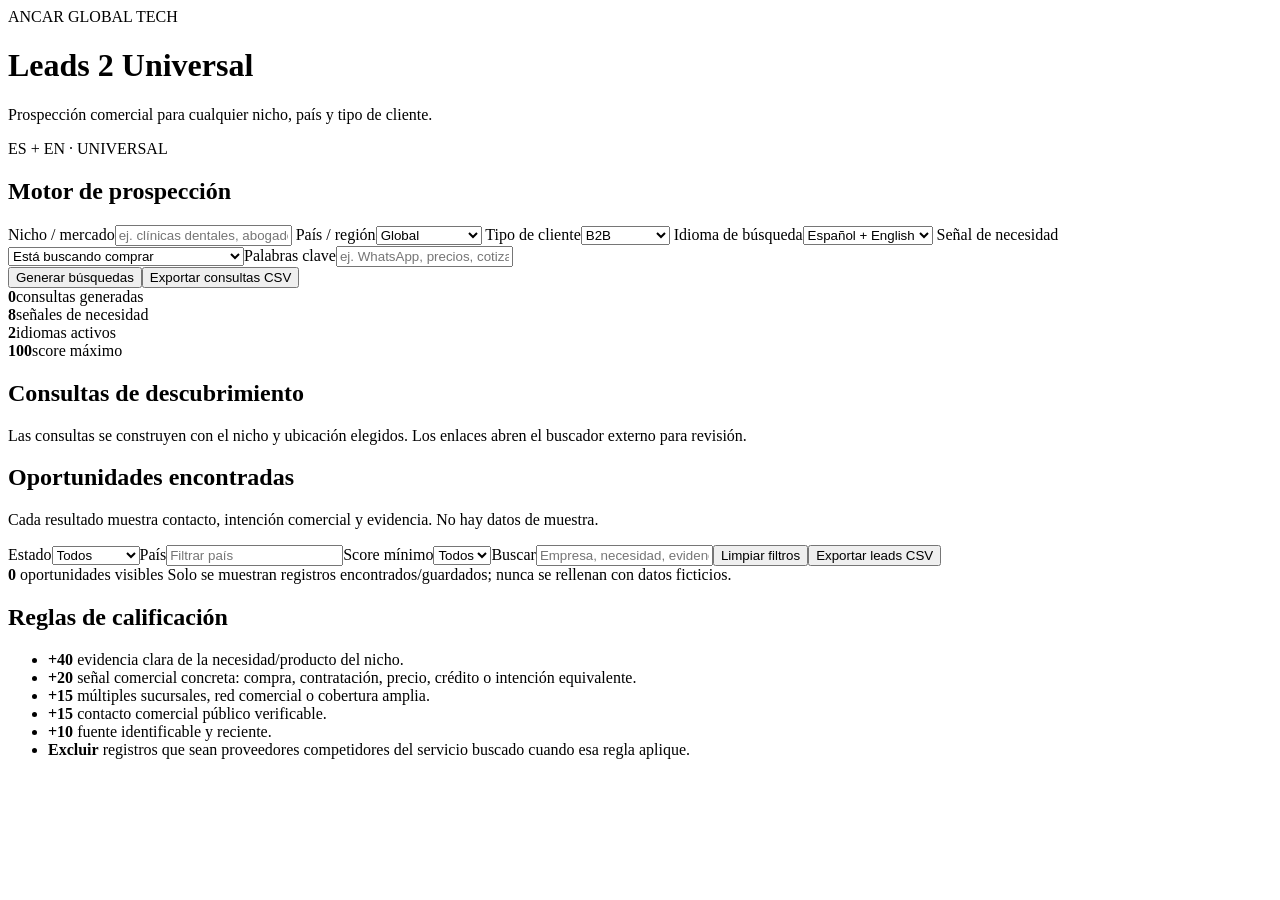
==== leads2.html @ 392b4dc1 "Crear página pública Leads 2 con assets correctos" ====
<!doctype html>
<html lang="es">
<head><meta charset="utf-8"><meta name="viewport" content="width=device-width,initial-scale=1"><title>AnCar Sales Automation — Leads 2</title><link rel="stylesheet" href="leads2.css"></head>
<body>
<header class="topbar"><div><span class="eyebrow">ANCAR GLOBAL TECH</span><h1>Leads 2 Universal</h1><p>Prospección comercial para cualquier nicho, país y tipo de cliente.</p></div><div class="badge">ES + EN · UNIVERSAL</div></header>
<main class="container">
<section class="panel"><h2>Motor de prospección</h2><div class="grid">
<label>Nicho / mercado<input id="niche" placeholder="ej. clínicas dentales, abogados, gimnasios, inmobiliarias"></label>
<label>País / región<select id="country"><option value="global">Global</option><option value="latin_america">Latinoamérica</option><option value="north_america">Norteamérica</option><option value="europe">Europa</option><option value="africa">África</option><option value="asia">Asia</option><option value="middle_east">Medio Oriente</option><option value="oceania">Oceanía</option></select></label>
<label>Tipo de cliente<select id="segment"><option value="b2b">B2B</option><option value="b2c">B2C</option><option value="both">B2B + B2C</option></select></label>
<label>Idioma de búsqueda<select id="language"><option value="both">Español + English</option><option value="es">Español</option><option value="en">English</option></select></label>
<label>Señal de necesidad<select id="signal"><option value="buy">Está buscando comprar</option><option value="quote">Está buscando precio / cotización</option><option value="finance">Está buscando financiación / crédito</option><option value="service">Está buscando un servicio</option><option value="hire">Está buscando contratar</option><option value="information">Está solicitando información</option><option value="compare">Está comparando proveedores</option><option value="custom">Otra señal</option></select></label><label>Palabras clave<input id="extra" placeholder="ej. WhatsApp, precios, cotización, franquicia"></label>
</div><div class="actions"><button id="build">Generar búsquedas</button><button id="export" class="secondary">Exportar consultas CSV</button></div></section>
<section class="stats"><div><strong id="queryCount">0</strong><span>consultas generadas</span></div><div><strong>8</strong><span>señales de necesidad</span></div><div><strong>2</strong><span>idiomas activos</span></div><div><strong>100</strong><span>score máximo</span></div></section>
<section class="panel"><div class="section-head"><div><h2>Consultas de descubrimiento</h2><p>Las consultas se construyen con el nicho y ubicación elegidos. Los enlaces abren el buscador externo para revisión.</p></div></div><div id="queries" class="query-list"></div></section>
<section class="panel"><div class="section-head"><div><h2>Oportunidades encontradas</h2><p>Cada resultado muestra contacto, intención comercial y evidencia. No hay datos de muestra.</p></div><div class="lead-controls"><label for="leadFilter">Estado<select id="leadFilter"><option value="all">Todos</option><option value="verified">Verificados</option><option value="new">Nuevos</option></select></label><label for="leadCountry">País<input id="leadCountry" placeholder="Filtrar país"></label><label for="leadScore">Score mínimo<select id="leadScore"><option value="0">Todos</option><option value="70">70+</option><option value="80">80+</option><option value="90">90+</option></select></label><label for="leadSearch">Buscar<input id="leadSearch" placeholder="Empresa, necesidad, evidencia o contacto"></label><button id="clearLeadFilters" type="button" class="secondary">Limpiar filtros</button><button id="exportLeads" class="secondary">Exportar leads CSV</button></div></div><div class="lead-summary"><strong id="leadCount">0</strong> oportunidades visibles <span class="hint">Solo se muestran registros encontrados/guardados; nunca se rellenan con datos ficticios.</span></div><div id="seedLeads" class="lead-list"></div></section>
<section class="panel rules"><h2>Reglas de calificación</h2><ul><li><b>+40</b> evidencia clara de la necesidad/producto del nicho.</li><li><b>+20</b> señal comercial concreta: compra, contratación, precio, crédito o intención equivalente.</li><li><b>+15</b> múltiples sucursales, red comercial o cobertura amplia.</li><li><b>+15</b> contacto comercial público verificable.</li><li><b>+10</b> fuente identificable y reciente.</li><li><b>Excluir</b> registros que sean proveedores competidores del servicio buscado cuando esa regla aplique.</li></ul></section>
</main><script src="leads2.js"></script></body></html>
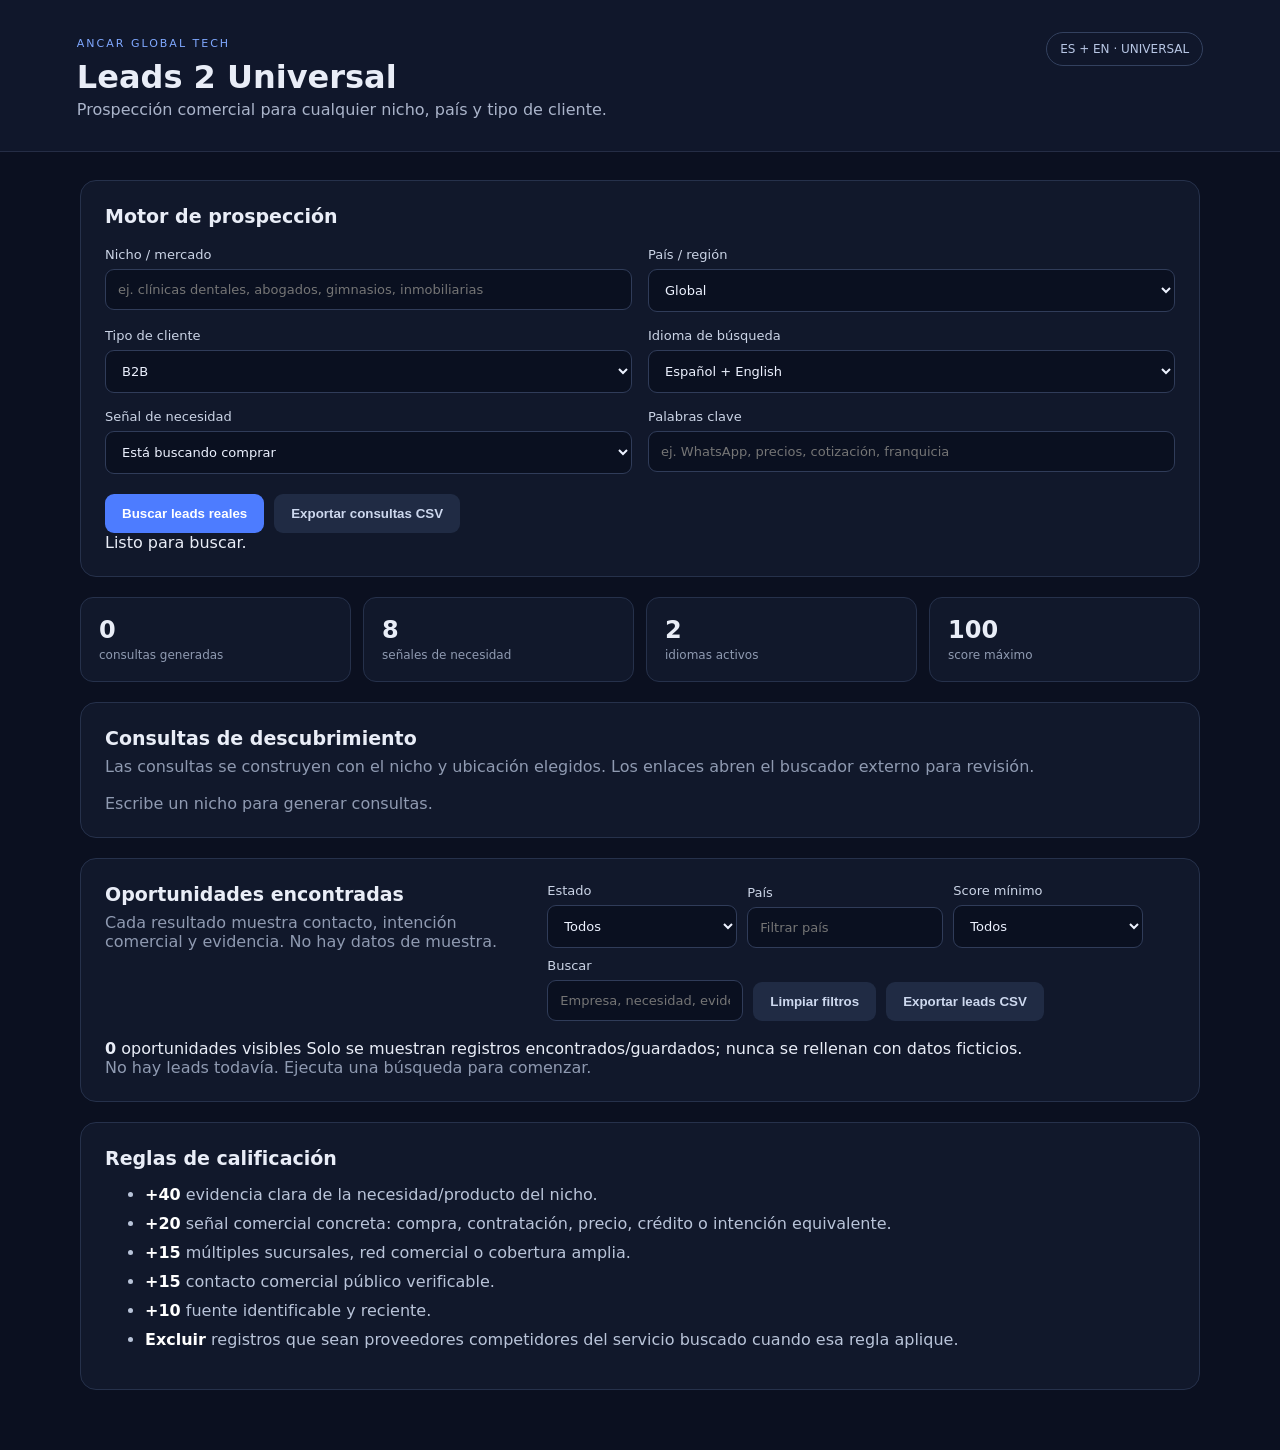
==== commit 71dcc4f5: "Leads 2: expose real search status in UI" ====
--- a/leads2.html
+++ b/leads2.html
@@ -10,7 +10,7 @@
 <label>Tipo de cliente<select id="segment"><option value="b2b">B2B</option><option value="b2c">B2C</option><option value="both">B2B + B2C</option></select></label>
 <label>Idioma de búsqueda<select id="language"><option value="both">Español + English</option><option value="es">Español</option><option value="en">English</option></select></label>
 <label>Señal de necesidad<select id="signal"><option value="buy">Está buscando comprar</option><option value="quote">Está buscando precio / cotización</option><option value="finance">Está buscando financiación / crédito</option><option value="service">Está buscando un servicio</option><option value="hire">Está buscando contratar</option><option value="information">Está solicitando información</option><option value="compare">Está comparando proveedores</option><option value="custom">Otra señal</option></select></label><label>Palabras clave<input id="extra" placeholder="ej. WhatsApp, precios, cotización, franquicia"></label>
-</div><div class="actions"><button id="build">Generar búsquedas</button><button id="export" class="secondary">Exportar consultas CSV</button></div></section>
+</div><div class="actions"><button id="build">Buscar leads reales</button><button id="export" class="secondary">Exportar consultas CSV</button></div><div id="searchStatus" class="lead-summary" aria-live="polite">Listo para buscar.</div></section>
 <section class="stats"><div><strong id="queryCount">0</strong><span>consultas generadas</span></div><div><strong>8</strong><span>señales de necesidad</span></div><div><strong>2</strong><span>idiomas activos</span></div><div><strong>100</strong><span>score máximo</span></div></section>
 <section class="panel"><div class="section-head"><div><h2>Consultas de descubrimiento</h2><p>Las consultas se construyen con el nicho y ubicación elegidos. Los enlaces abren el buscador externo para revisión.</p></div></div><div id="queries" class="query-list"></div></section>
 <section class="panel"><div class="section-head"><div><h2>Oportunidades encontradas</h2><p>Cada resultado muestra contacto, intención comercial y evidencia. No hay datos de muestra.</p></div><div class="lead-controls"><label for="leadFilter">Estado<select id="leadFilter"><option value="all">Todos</option><option value="verified">Verificados</option><option value="new">Nuevos</option></select></label><label for="leadCountry">País<input id="leadCountry" placeholder="Filtrar país"></label><label for="leadScore">Score mínimo<select id="leadScore"><option value="0">Todos</option><option value="70">70+</option><option value="80">80+</option><option value="90">90+</option></select></label><label for="leadSearch">Buscar<input id="leadSearch" placeholder="Empresa, necesidad, evidencia o contacto"></label><button id="clearLeadFilters" type="button" class="secondary">Limpiar filtros</button><button id="exportLeads" class="secondary">Exportar leads CSV</button></div></div><div class="lead-summary"><strong id="leadCount">0</strong> oportunidades visibles <span class="hint">Solo se muestran registros encontrados/guardados; nunca se rellenan con datos ficticios.</span></div><div id="seedLeads" class="lead-list"></div></section>
--- a/leads2.css
+++ b/leads2.css
@@ -0,0 +1 @@
+*{box-sizing:border-box}body{margin:0;font-family:Inter,system-ui,-apple-system,BlinkMacSystemFont,"Segoe UI",sans-serif;background:#0b1020;color:#e9edf7}.topbar{padding:32px 6vw;border-bottom:1px solid #252d45;display:flex;justify-content:space-between;gap:24px;align-items:flex-start;background:#10172b}.eyebrow{font-size:11px;letter-spacing:2px;color:#7fa8ff}.topbar h1{margin:7px 0 4px;font-size:32px}.topbar p{margin:0;color:#aab4ca}.badge{border:1px solid #33415f;border-radius:999px;padding:9px 13px;font-size:12px;color:#b8c7e5}.container{width:min(1120px,92vw);margin:28px auto 60px}.panel{background:#11182b;border:1px solid #26314b;border-radius:16px;padding:24px;margin-bottom:20px}.panel h2{margin:0 0 8px;font-size:19px}.panel p{color:#8f9ab1;margin:0}.grid{display:grid;grid-template-columns:repeat(2,1fr);gap:16px;margin-top:20px}label{display:flex;flex-direction:column;gap:7px;color:#cbd4e6;font-size:13px}select,input{width:100%;background:#0a1020;color:#edf2ff;border:1px solid #303c59;border-radius:9px;padding:12px;font:inherit;outline:none}select:focus,input:focus{border-color:#628fff}.actions{display:flex;gap:10px;margin-top:20px}button{border:0;border-radius:9px;padding:12px 17px;background:#4d7cff;color:white;font-weight:700;cursor:pointer}button.secondary{background:#202b44;color:#cdd8ee}.stats{display:grid;grid-template-columns:repeat(4,1fr);gap:12px;margin-bottom:20px}.stats div{background:#11182b;border:1px solid #26314b;border-radius:13px;padding:18px}.stats strong{display:block;font-size:24px}.stats span{color:#8f9ab1;font-size:12px}.section-head{display:flex;justify-content:space-between;gap:16px;margin-bottom:18px}.lead-controls{display:flex;align-items:flex-end;gap:10px;flex-wrap:wrap}.lead-card{border:1px solid #293653;border-radius:14px;background:#0c1324;padding:18px;margin-bottom:12px;box-shadow:0 8px 22px rgba(0,0,0,.16)}.lead-card>div:first-child{display:flex;justify-content:space-between;gap:16px;align-items:center}.lead-card strong{font-size:16px;color:#fff}.lead-card>div:first-child span{color:#8f9ab1;font-size:12px}.lead-card p{color:#c7d1e5;line-height:1.5;margin:12px 0}.lead-meta{display:flex;flex-wrap:wrap;gap:8px;margin:10px 0}.lead-meta>*{padding:5px 8px;border-radius:999px;background:#18243d;border:1px solid #2f4167;color:#cfe0ff;font-size:11px}.lead-links{display:flex;flex-wrap:wrap;gap:12px;margin-top:12px}.lead-links a{color:#9fc0ff;text-decoration:none}.evidence{margin-top:12px;padding:10px 12px;border-left:3px solid #4d7cff;background:#101a30;color:#aebbd2;font-size:12px}.muted{color:#6f7d97;font-size:12px}.lead-controls label{min-width:190px}.query-list{display:grid;gap:10px}.query{padding:14px;border:1px solid #293653;border-radius:10px;background:#0c1324}.query small{display:block;color:#6f83a8;margin-bottom:6px}.query code{white-space:normal;color:#dce5f8;font-family:ui-monospace,SFMono-Regular,Menlo,monospace}.query-actions{display:flex;gap:8px;margin-top:10px}.query-actions a{display:inline-block;padding:6px 9px;border:1px solid #33415f;border-radius:7px;color:#cfe0ff;text-decoration:none;font-size:12px}.query-actions a:hover{border-color:#628fff}.rules li{margin:10px 0;color:#b9c4d9}.rules b{color:#fff}@media(max-width:720px){.topbar{display:block}.badge{display:inline-block;margin-top:16px}.grid,.stats{grid-template-columns:1fr}.actions,.section-head,.lead-controls{flex-direction:column;align-items:stretch}.lead-controls label{min-width:0}}
